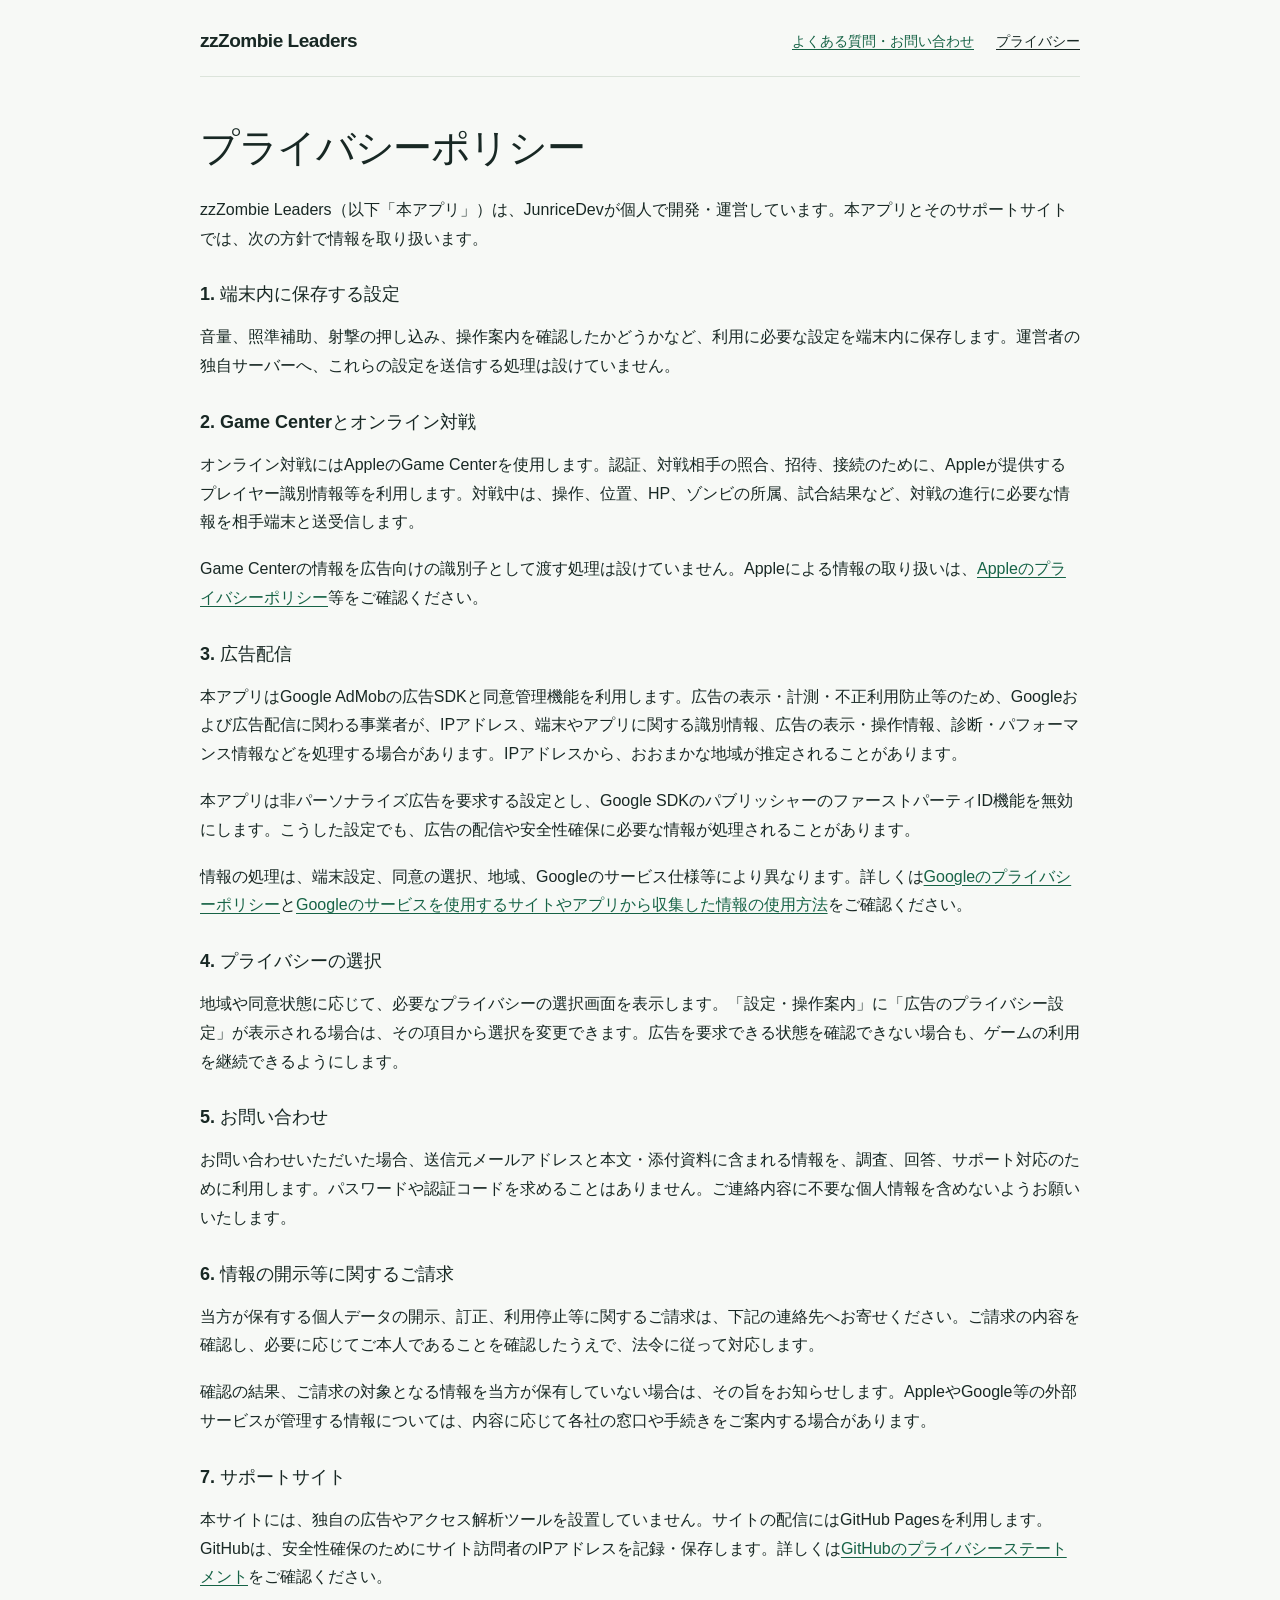
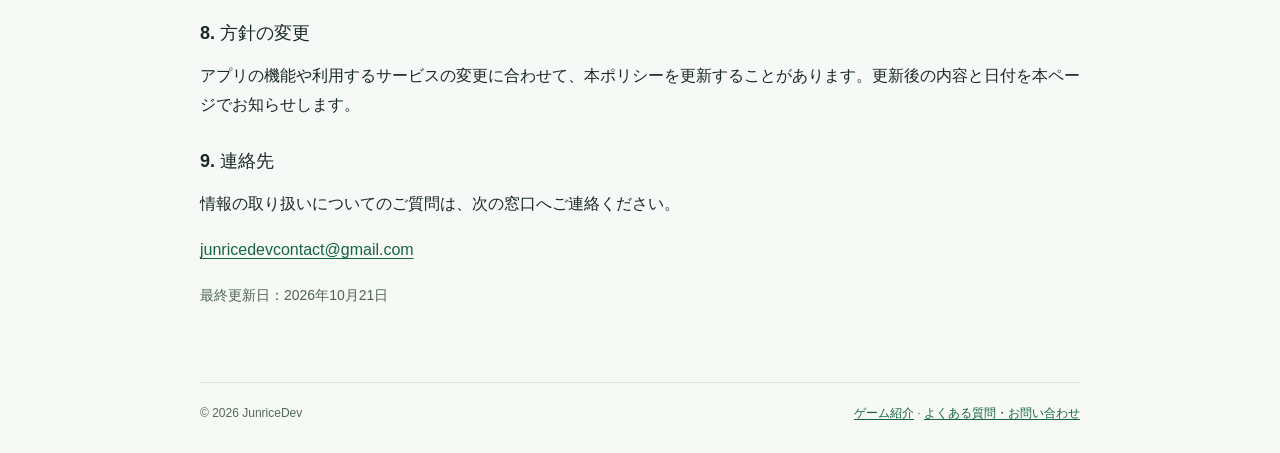
==== privacy/index.html @ c7cd2523 "Place privacy policy at its public URL" ====
<!doctype html>
<html lang="ja"><head><meta charset="utf-8"><meta name="viewport" content="width=device-width, initial-scale=1"><meta http-equiv="Content-Security-Policy" content="default-src 'none'; img-src 'self'; style-src 'self'; base-uri 'none'; form-action 'none'"><title>プライバシーポリシー | zzZombie Leaders</title><link rel="stylesheet" href="../site.css"><link rel="icon" href="../assets/zombie.png" type="image/png"></head>
<body><a class="skip" href="#main">本文へ</a><header><a class="brand" href="../">zzZombie Leaders</a><nav aria-label="メインナビゲーション"><a href="../support/">よくある質問・お問い合わせ</a><a href="./" aria-current="page">プライバシー</a></nav></header>
<main id="main" class="policy"><h1>プライバシーポリシー</h1><p>zzZombie Leaders（以下「本アプリ」）は、JunriceDevが個人で開発・運営しています。本アプリとそのサポートサイトでは、次の方針で情報を取り扱います。</p>
<section><h2>1. 端末内に保存する設定</h2><p>音量、照準補助、射撃の押し込み、操作案内を確認したかどうかなど、利用に必要な設定を端末内に保存します。運営者の独自サーバーへ、これらの設定を送信する処理は設けていません。</p></section>
<section><h2>2. Game Centerとオンライン対戦</h2><p>オンライン対戦にはAppleのGame Centerを使用します。認証、対戦相手の照合、招待、接続のために、Appleが提供するプレイヤー識別情報等を利用します。対戦中は、操作、位置、HP、ゾンビの所属、試合結果など、対戦の進行に必要な情報を相手端末と送受信します。</p><p>Game Centerの情報を広告向けの識別子として渡す処理は設けていません。Appleによる情報の取り扱いは、<a href="https://www.apple.com/legal/privacy/">Appleのプライバシーポリシー</a>等をご確認ください。</p></section>
<section><h2>3. 広告配信</h2><p>本アプリはGoogle AdMobの広告SDKと同意管理機能を利用します。広告の表示・計測・不正利用防止等のため、Googleおよび広告配信に関わる事業者が、IPアドレス、端末やアプリに関する識別情報、広告の表示・操作情報、診断・パフォーマンス情報などを処理する場合があります。IPアドレスから、おおまかな地域が推定されることがあります。</p><p>本アプリは非パーソナライズ広告を要求する設定とし、Google SDKのパブリッシャーのファーストパーティID機能を無効にします。こうした設定でも、広告の配信や安全性確保に必要な情報が処理されることがあります。</p><p>情報の処理は、端末設定、同意の選択、地域、Googleのサービス仕様等により異なります。詳しくは<a href="https://policies.google.com/privacy?hl=ja">Googleのプライバシーポリシー</a>と<a href="https://policies.google.com/technologies/partner-sites?hl=ja">Googleのサービスを使用するサイトやアプリから収集した情報の使用方法</a>をご確認ください。</p></section>
<section><h2>4. プライバシーの選択</h2><p>地域や同意状態に応じて、必要なプライバシーの選択画面を表示します。「設定・操作案内」に「広告のプライバシー設定」が表示される場合は、その項目から選択を変更できます。広告を要求できる状態を確認できない場合も、ゲームの利用を継続できるようにします。</p></section>
<section><h2>5. お問い合わせ</h2><p>お問い合わせいただいた場合、送信元メールアドレスと本文・添付資料に含まれる情報を、調査、回答、サポート対応のために利用します。パスワードや認証コードを求めることはありません。ご連絡内容に不要な個人情報を含めないようお願いいたします。</p></section>
<section id="requests"><h2>6. 情報の開示等に関するご請求</h2><p>当方が保有する個人データの開示、訂正、利用停止等に関するご請求は、下記の連絡先へお寄せください。ご請求の内容を確認し、必要に応じてご本人であることを確認したうえで、法令に従って対応します。</p><p>確認の結果、ご請求の対象となる情報を当方が保有していない場合は、その旨をお知らせします。AppleやGoogle等の外部サービスが管理する情報については、内容に応じて各社の窓口や手続きをご案内する場合があります。</p></section>
<section><h2>7. サポートサイト</h2><p>本サイトには、独自の広告やアクセス解析ツールを設置していません。サイトの配信にはGitHub Pagesを利用します。GitHubは、安全性確保のためにサイト訪問者のIPアドレスを記録・保存します。詳しくは<a href="https://docs.github.com/en/site-policy/privacy-policies/github-general-privacy-statement">GitHubのプライバシーステートメント</a>をご確認ください。</p></section>
<section><h2>8. 方針の変更</h2><p>アプリの機能や利用するサービスの変更に合わせて、本ポリシーを更新することがあります。更新後の内容と日付を本ページでお知らせします。</p></section>
<section><h2>9. 連絡先</h2><p>情報の取り扱いについてのご質問は、次の窓口へご連絡ください。</p><p><a href="mailto:junricedevcontact@gmail.com">junricedevcontact@gmail.com</a></p><p class="note">最終更新日：2026年10月21日</p></section></main>
<footer><p>© 2026 JunriceDev</p><p><a href="../">ゲーム紹介</a> · <a href="../support/">よくある質問・お問い合わせ</a></p></footer></body></html>
---- site.css ----
:root{font-family:-apple-system,BlinkMacSystemFont,"Hiragino Kaku Gothic ProN","Noto Sans JP",sans-serif;color:#182824;background:#f7f9f6;line-height:1.8;color-scheme:light;font-synthesis:none}*{box-sizing:border-box}body{margin:0}a{color:#166346;text-underline-offset:.18em}a:hover{text-decoration-thickness:2px}a:focus-visible,summary:focus-visible{outline:3px solid #dc9b28;outline-offset:5px}a.skip{position:absolute;left:16px;top:-80px;background:white;padding:8px 16px;z-index:10}a.skip:focus{top:8px}header,main,footer{width:min(880px,calc(100% - 40px));margin:auto}header{padding:24px 0 18px;border-bottom:1px solid #dce4db;display:flex;align-items:center;justify-content:space-between;gap:16px;flex-wrap:wrap}.brand{font-weight:800;letter-spacing:-.025em;font-size:19px;color:#182824;text-decoration:none;white-space:nowrap}nav{display:flex;gap:10px 22px;flex-wrap:wrap;font-size:14px}nav a[aria-current=page]{font-weight:700;color:#182824}main{padding:44px 0 56px;min-height:60vh}h1,h2,h3,p{margin-top:0}h1{font-size:clamp(27px,4vw,39px);line-height:1.4;letter-spacing:-.035em;margin-bottom:20px}h2{font-size:21px;line-height:1.55;margin-bottom:14px}h3{font-size:17px;margin-bottom:8px}p{margin-bottom:18px}section{margin-top:36px}ul,ol{padding-left:1.5em}li{margin:6px 0}.hero{display:grid;grid-template-columns:minmax(0,1fr) 180px;align-items:center;gap:44px;margin-bottom:36px}.hero img{display:block;width:160px;max-width:100%;height:auto;margin:auto}.lead{font-size:18px;max-width:32em}.kicker{color:#4b6658;font-size:13px;letter-spacing:.08em;margin-bottom:12px}.features{padding-top:24px;border-top:1px solid #dce4db;display:grid;grid-template-columns:1fr 1fr;gap:30px;margin-top:20px}.note{font-size:14px;color:#4e6257}.contact{font-size:clamp(16px,3vw,21px);font-weight:650;overflow-wrap:anywhere}details{border-bottom:1px solid #dce4db;padding:16px 0}summary{font-weight:650;cursor:pointer;padding-right:12px}details p{margin:14px 0 2px}.policy section{margin-top:28px}.policy h2{font-size:18px}footer{border-top:1px solid #dce4db;padding:20px 0 28px;display:flex;justify-content:space-between;gap:12px 24px;flex-wrap:wrap;font-size:12px;color:#52685b}footer p{margin:0}.preview{font-size:12px;color:#66511b;background:#fff7da;text-align:center;padding:7px 16px}code{font-size:.9em;overflow-wrap:anywhere}@media(max-width:560px){header,main,footer{width:calc(100% - 32px)}header{padding-top:18px}main{padding-top:30px}.hero{grid-template-columns:minmax(0,1fr) 92px;gap:16px}.hero img{width:92px}.lead{font-size:16px}.features{grid-template-columns:1fr;gap:12px}h1{font-size:27px}nav{gap:8px 17px}section{margin-top:28px}}
@media(max-width:400px){.hero{grid-template-columns:1fr;gap:8px}.hero img{width:110px}.hero .kicker{letter-spacing:.02em}}
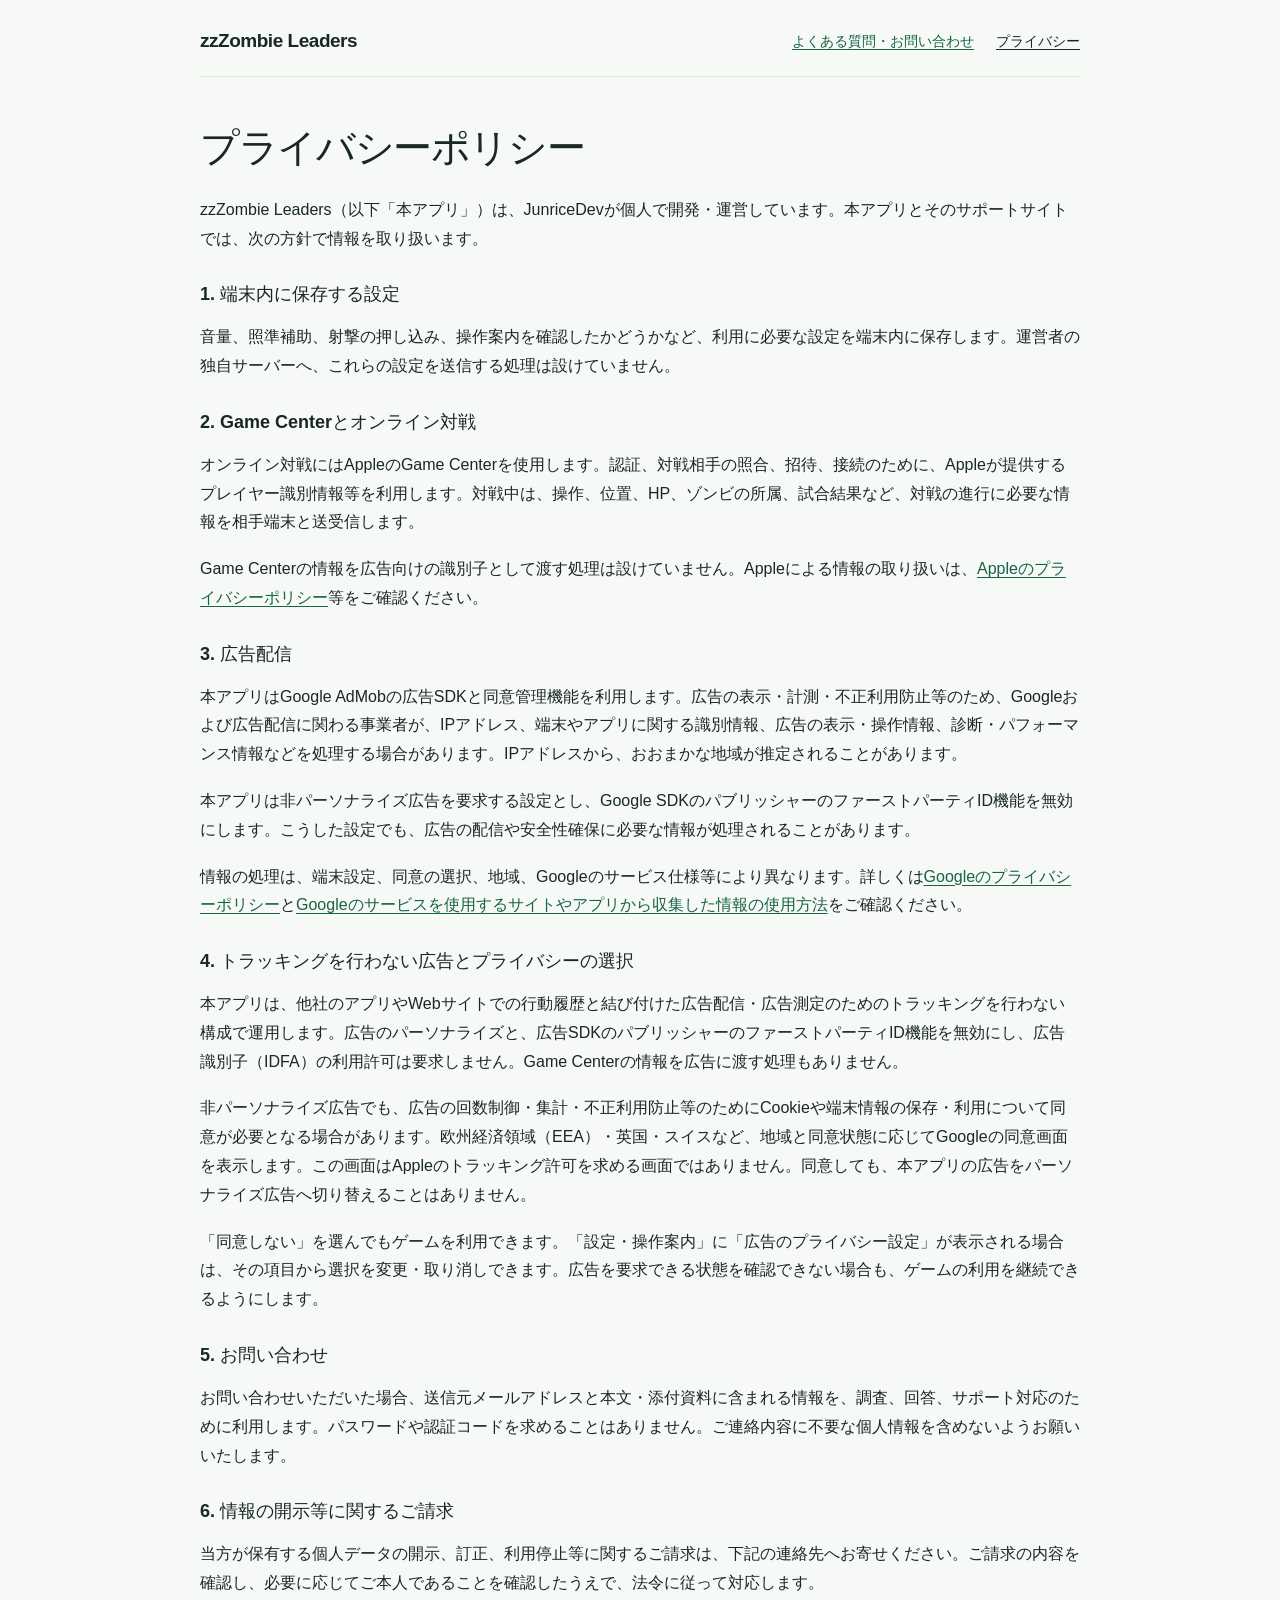
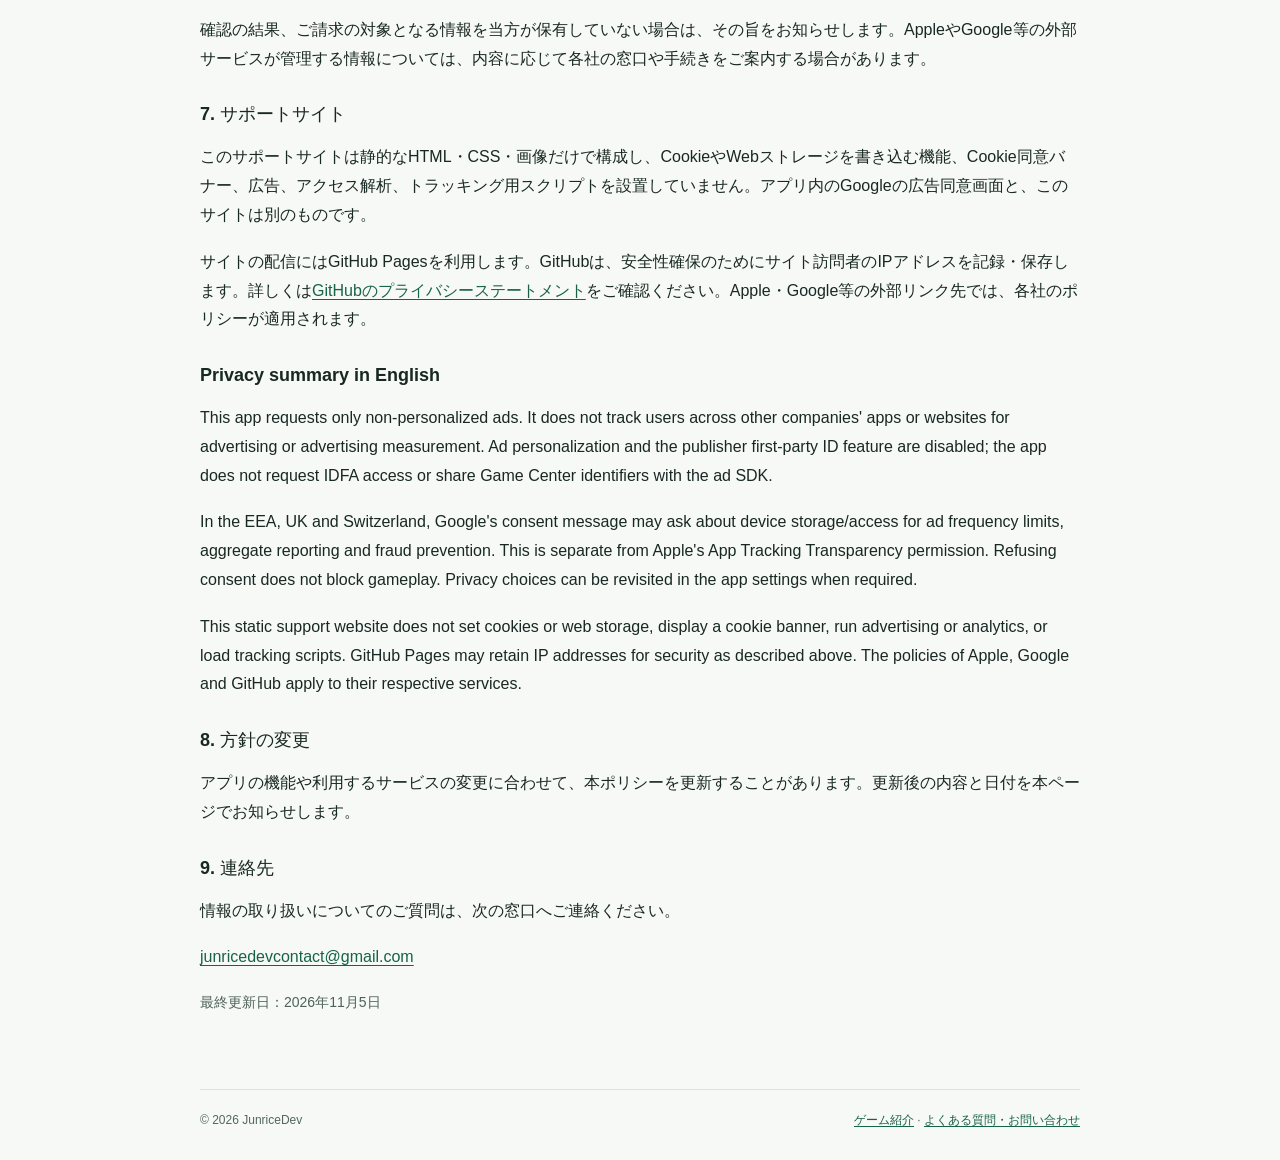
==== commit 6764b6ff: "Clarify non-tracking ads and cookie-free support site Explain the distinction between the in-app Goo" ====
--- a/privacy/index.html
+++ b/privacy/index.html
@@ -5,10 +5,11 @@
 <section><h2>1. 端末内に保存する設定</h2><p>音量、照準補助、射撃の押し込み、操作案内を確認したかどうかなど、利用に必要な設定を端末内に保存します。運営者の独自サーバーへ、これらの設定を送信する処理は設けていません。</p></section>
 <section><h2>2. Game Centerとオンライン対戦</h2><p>オンライン対戦にはAppleのGame Centerを使用します。認証、対戦相手の照合、招待、接続のために、Appleが提供するプレイヤー識別情報等を利用します。対戦中は、操作、位置、HP、ゾンビの所属、試合結果など、対戦の進行に必要な情報を相手端末と送受信します。</p><p>Game Centerの情報を広告向けの識別子として渡す処理は設けていません。Appleによる情報の取り扱いは、<a href="https://www.apple.com/legal/privacy/">Appleのプライバシーポリシー</a>等をご確認ください。</p></section>
 <section><h2>3. 広告配信</h2><p>本アプリはGoogle AdMobの広告SDKと同意管理機能を利用します。広告の表示・計測・不正利用防止等のため、Googleおよび広告配信に関わる事業者が、IPアドレス、端末やアプリに関する識別情報、広告の表示・操作情報、診断・パフォーマンス情報などを処理する場合があります。IPアドレスから、おおまかな地域が推定されることがあります。</p><p>本アプリは非パーソナライズ広告を要求する設定とし、Google SDKのパブリッシャーのファーストパーティID機能を無効にします。こうした設定でも、広告の配信や安全性確保に必要な情報が処理されることがあります。</p><p>情報の処理は、端末設定、同意の選択、地域、Googleのサービス仕様等により異なります。詳しくは<a href="https://policies.google.com/privacy?hl=ja">Googleのプライバシーポリシー</a>と<a href="https://policies.google.com/technologies/partner-sites?hl=ja">Googleのサービスを使用するサイトやアプリから収集した情報の使用方法</a>をご確認ください。</p></section>
-<section><h2>4. プライバシーの選択</h2><p>地域や同意状態に応じて、必要なプライバシーの選択画面を表示します。「設定・操作案内」に「広告のプライバシー設定」が表示される場合は、その項目から選択を変更できます。広告を要求できる状態を確認できない場合も、ゲームの利用を継続できるようにします。</p></section>
+<section><h2>4. トラッキングを行わない広告とプライバシーの選択</h2><p>本アプリは、他社のアプリやWebサイトでの行動履歴と結び付けた広告配信・広告測定のためのトラッキングを行わない構成で運用します。広告のパーソナライズと、広告SDKのパブリッシャーのファーストパーティID機能を無効にし、広告識別子（IDFA）の利用許可は要求しません。Game Centerの情報を広告に渡す処理もありません。</p><p>非パーソナライズ広告でも、広告の回数制御・集計・不正利用防止等のためにCookieや端末情報の保存・利用について同意が必要となる場合があります。欧州経済領域（EEA）・英国・スイスなど、地域と同意状態に応じてGoogleの同意画面を表示します。この画面はAppleのトラッキング許可を求める画面ではありません。同意しても、本アプリの広告をパーソナライズ広告へ切り替えることはありません。</p><p>「同意しない」を選んでもゲームを利用できます。「設定・操作案内」に「広告のプライバシー設定」が表示される場合は、その項目から選択を変更・取り消しできます。広告を要求できる状態を確認できない場合も、ゲームの利用を継続できるようにします。</p></section>
 <section><h2>5. お問い合わせ</h2><p>お問い合わせいただいた場合、送信元メールアドレスと本文・添付資料に含まれる情報を、調査、回答、サポート対応のために利用します。パスワードや認証コードを求めることはありません。ご連絡内容に不要な個人情報を含めないようお願いいたします。</p></section>
 <section id="requests"><h2>6. 情報の開示等に関するご請求</h2><p>当方が保有する個人データの開示、訂正、利用停止等に関するご請求は、下記の連絡先へお寄せください。ご請求の内容を確認し、必要に応じてご本人であることを確認したうえで、法令に従って対応します。</p><p>確認の結果、ご請求の対象となる情報を当方が保有していない場合は、その旨をお知らせします。AppleやGoogle等の外部サービスが管理する情報については、内容に応じて各社の窓口や手続きをご案内する場合があります。</p></section>
-<section><h2>7. サポートサイト</h2><p>本サイトには、独自の広告やアクセス解析ツールを設置していません。サイトの配信にはGitHub Pagesを利用します。GitHubは、安全性確保のためにサイト訪問者のIPアドレスを記録・保存します。詳しくは<a href="https://docs.github.com/en/site-policy/privacy-policies/github-general-privacy-statement">GitHubのプライバシーステートメント</a>をご確認ください。</p></section>
+<section><h2>7. サポートサイト</h2><p>このサポートサイトは静的なHTML・CSS・画像だけで構成し、CookieやWebストレージを書き込む機能、Cookie同意バナー、広告、アクセス解析、トラッキング用スクリプトを設置していません。アプリ内のGoogleの広告同意画面と、このサイトは別のものです。</p><p>サイトの配信にはGitHub Pagesを利用します。GitHubは、安全性確保のためにサイト訪問者のIPアドレスを記録・保存します。詳しくは<a href="https://docs.github.com/en/site-policy/privacy-policies/github-general-privacy-statement">GitHubのプライバシーステートメント</a>をご確認ください。Apple・Google等の外部リンク先では、各社のポリシーが適用されます。</p></section>
+<section lang="en"><h2>Privacy summary in English</h2><p>This app requests only non-personalized ads. It does not track users across other companies' apps or websites for advertising or advertising measurement. Ad personalization and the publisher first-party ID feature are disabled; the app does not request IDFA access or share Game Center identifiers with the ad SDK.</p><p>In the EEA, UK and Switzerland, Google's consent message may ask about device storage/access for ad frequency limits, aggregate reporting and fraud prevention. This is separate from Apple's App Tracking Transparency permission. Refusing consent does not block gameplay. Privacy choices can be revisited in the app settings when required.</p><p>This static support website does not set cookies or web storage, display a cookie banner, run advertising or analytics, or load tracking scripts. GitHub Pages may retain IP addresses for security as described above. The policies of Apple, Google and GitHub apply to their respective services.</p></section>
 <section><h2>8. 方針の変更</h2><p>アプリの機能や利用するサービスの変更に合わせて、本ポリシーを更新することがあります。更新後の内容と日付を本ページでお知らせします。</p></section>
-<section><h2>9. 連絡先</h2><p>情報の取り扱いについてのご質問は、次の窓口へご連絡ください。</p><p><a href="mailto:junricedevcontact@gmail.com">junricedevcontact@gmail.com</a></p><p class="note">最終更新日：2026年10月21日</p></section></main>
+<section><h2>9. 連絡先</h2><p>情報の取り扱いについてのご質問は、次の窓口へご連絡ください。</p><p><a href="mailto:junricedevcontact@gmail.com">junricedevcontact@gmail.com</a></p><p class="note">最終更新日：2026年11月5日</p></section></main>
 <footer><p>© 2026 JunriceDev</p><p><a href="../">ゲーム紹介</a> · <a href="../support/">よくある質問・お問い合わせ</a></p></footer></body></html>
